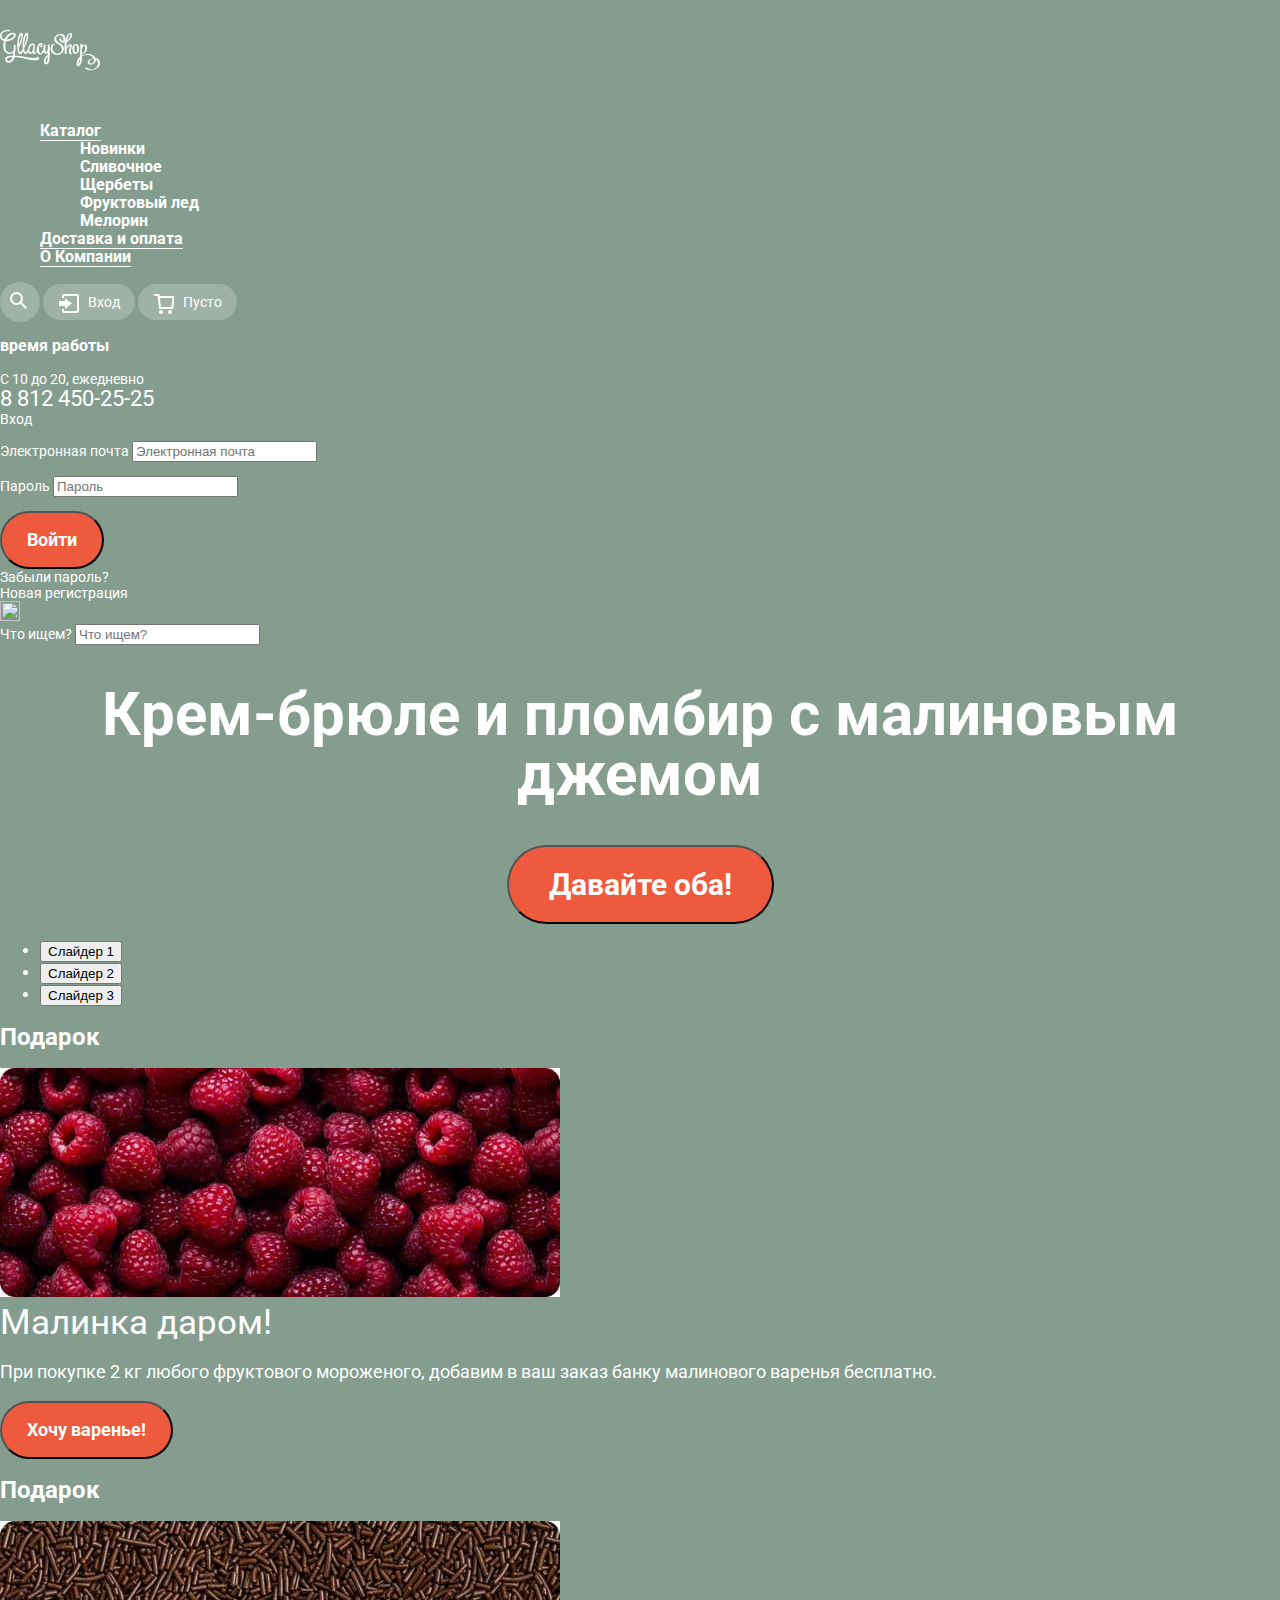
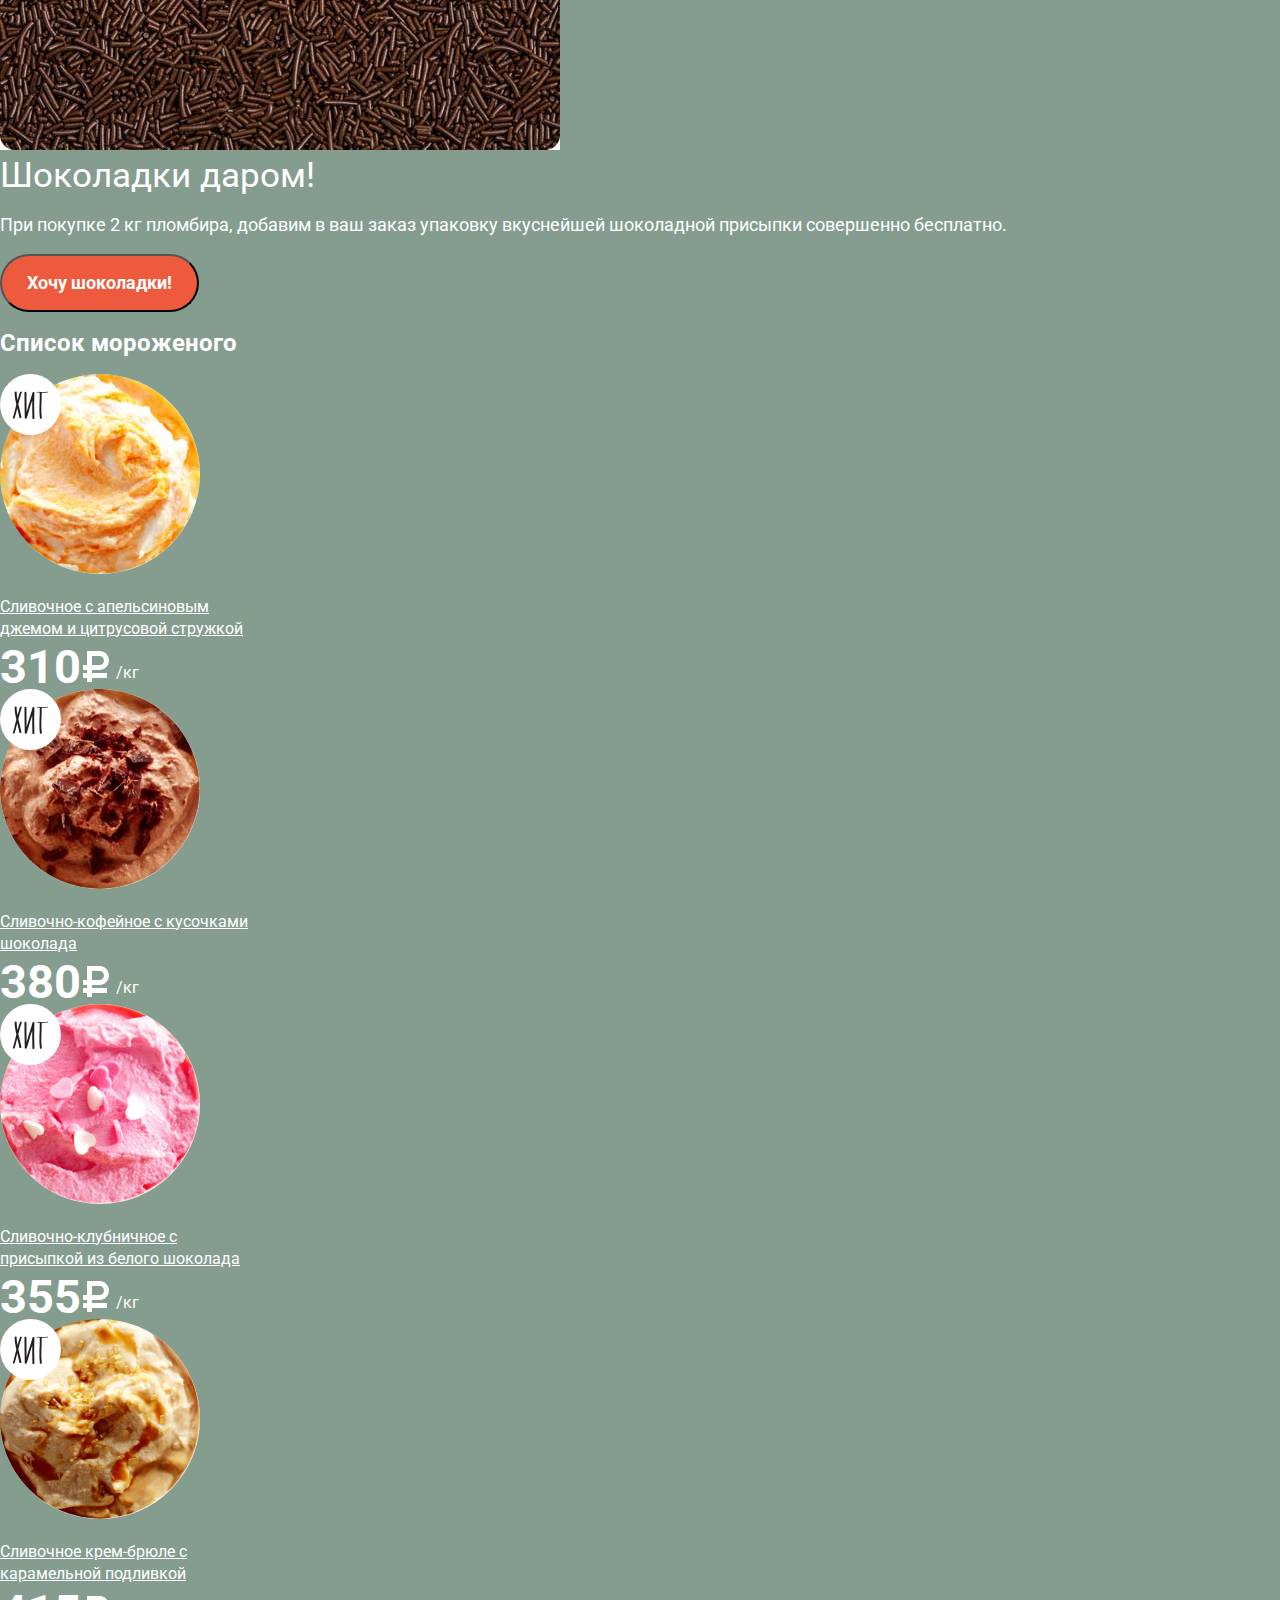
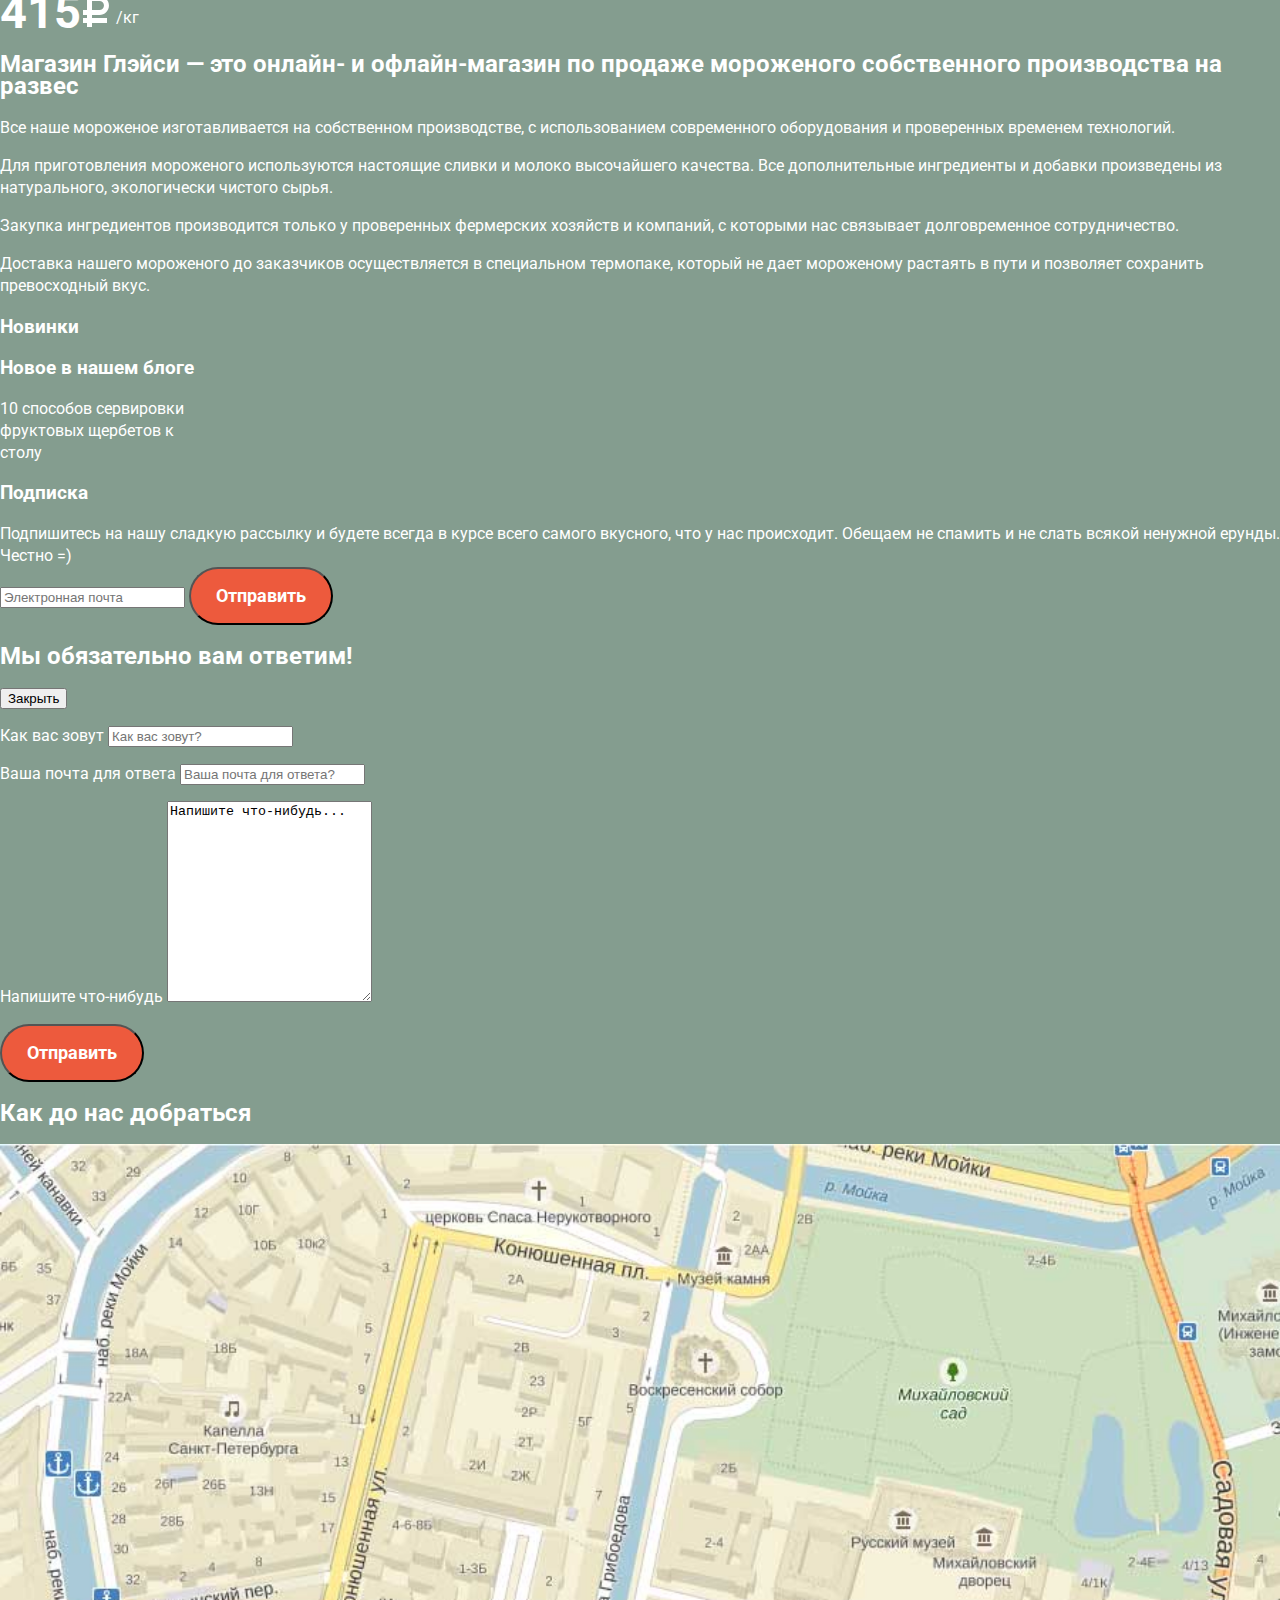
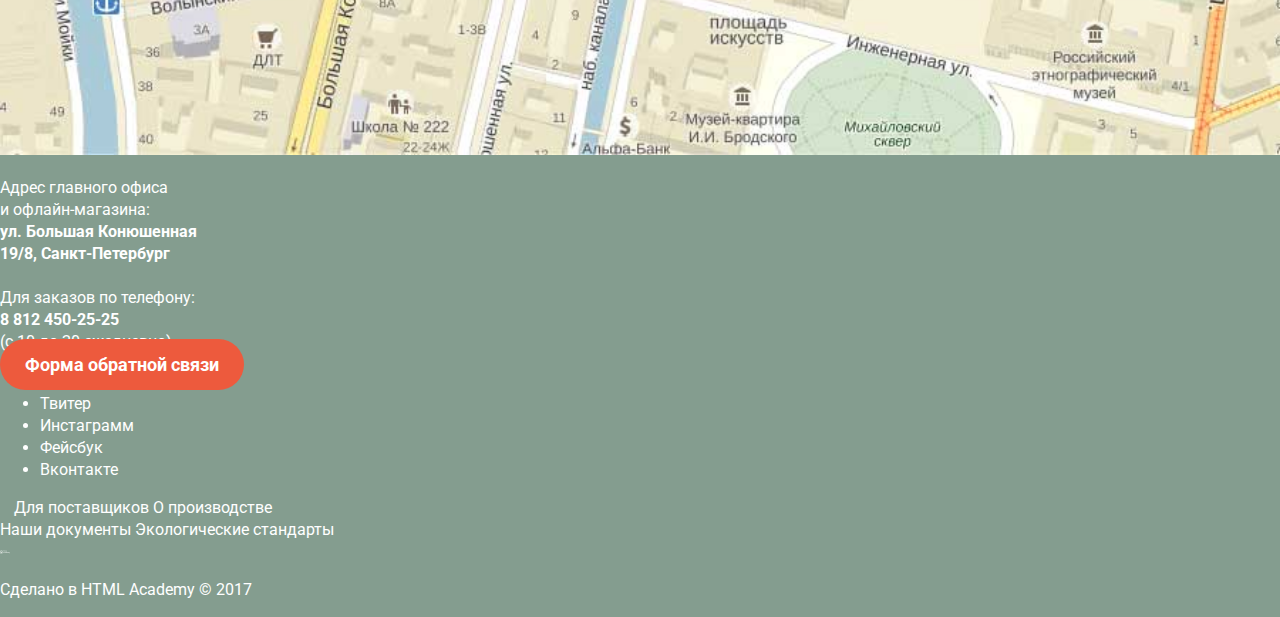
==== index.html @ 27f1ada2 "add images and update css with html" ====
<!DOCTYPE html>
<html lang="ru">
  <head>
    <meta charset="utf-8">
    <title>Gllacy Shop</title>
    <link href="https://fonts.googleapis.com/css?family=Roboto:400,700" rel="stylesheet">
    <link href="css/normalize.css" rel="stylesheet">
    <link href="css/gllacy.css" rel="stylesheet">
  </head>

  <body>
    <!-- Header-container-start --> 
    <header class="main-header">
      <!-- Header-main-navigation-start -->
      <nav class="main-navigation">
        <img src="img/svg/logo.svg" width="100" height="100" alt="Логотип">
        <!-- Header-site-navigation-start -->
        <ul class="site-navigation">
          <li>
            <a class="navigation" href="#">Каталог</a>
            <ul class="catalog-hidden">
              <li class="title-catalog-hidden">Новинки</li>
              <li><a href="catalog.html">Сливочное</a></li>
              <li><a href="#">Щербеты</a></li>
              <li><a href="#">Фруктовый лед</a></li>
              <li><a href="#">Мелорин</a></li>
            </ul>
          </li>
          <li><a class="navigation" href="#">Доставка и оплата</a></li>
          <li><a class="navigation" href="#">О Компании</a></li>
        </ul>
        <!-- Header-site-navigation-End -->

        <!-- Header-user-navigation-start -->
        <div class="user-navigation">
          <a class="nav-search"></a>
          <a class="login-link" href="#">Вход</a>
          <a class="cart" href="#">Пусто</a>

          <div class="short-contacts">
            <h3 class="visual-hidden">время работы</h3>
            С 10 до 20, ежедневно<br>
            <span class="tel">8 812 450-25-25</span>
          </div>

          <!-- Header-Modal-login-start -->
          <div class="modal-login">
            <a href="#">Вход</a>
            <form class="modal-login" action="" metod="post">
              <p>
                <label class="visually-hidden" for="user-email">Электронная почта</label>
                <input type="email" name="login" id="user-email" placeholder="Электронная почта">
              </p>
              <p>
                <label class="visually-hidden" for="user-password">Пароль</label>
                <input type="password" name="password" id="user-password" placeholder="Пароль">
              </p>
          
              <div class="modal-login-remain">
                  <button class="button modal-login-button" type="submit">Войти</button>
                  <div class="login-password-info">
                    <a href="">Забыли пароль?</a><br>
                    <a href="">Новая регистрация</a>
                  </div>
              </div>
            </form>
          </div>                            
          <!-- Header-Modal-login-End-->
          <!-- Header-Modal-search-start-->
          <div class="modal-search">   
            <a href="#"><img src="" width="20" height="20"></a>
            <form class="modal-search" action="" metod="post">
              <label class="visually-hidden" for="user-question">Что ищем?</label>
              <input type="search" name="question" id="user-question" placeholder="Что ищем?">
            </form>
          </div>                          
          <!-- Header-Modal-search-End-->
        </div>                             
        <!-- Header-user-navigation-End-->
      </nav>
      <!--Header-main-navigation-End-->
    </header>           
    <!--Header-container-End--> 

    <!-- Main-container-start-->
    <main class="main-container">  
      <!-- Main-container-slider-start-->  
      <section class="container-slider">          
        <h1>Крем-брюле и пломбир с малиновым джемом</h1>
        <div class="btn-slider"><button class="button-slider" type="button" class="button">Давайте оба!</button></div>
        <!---slider-pagenator-start--> 
        <ul class="slider-pagenator">
          <li>
            <button class="slider-button">Слайдер 1</button>
          </li>
          <li>
            <button class="slider-button">Слайдер 2</button>
          </li>
          <li>
            <button class="slider-button">Слайдер 3</button>
          </li>
        </ul>
        <!---slider-pagenator-End--> 
      </section>                        
      <!-- Main-container-slider-End-->
      
      <!-- Main-features-start-->
      <section class="features">        
          <section class=".features-raspberry">
            <h2 class="visually-hidden">Подарок</h2>
            <img src="img/himbeer-background-1200.jpg" alt="Малинка даром">
            <header class="features-title">Малинка даром!</header>
            <p>При покупке 2 кг любого фруктового мороженого, добавим в ваш заказ банку малинового варенья бесплатно.</p>
            <button class="button features-button" href="#">Хочу варенье!</button>
          </section>

          <section class="features-chocolate">
            <h2 class="visually-hidden">Подарок</h2>
            <img src="img/background-chocko-1200.jpg" alt="Шоколадки даром">
            <header class="features-title">Шоколадки даром!</header>
            <p>При покупке 2 кг пломбира, добавим в ваш заказ упаковку вкуснейшей шоколадной присыпки совершенно бесплатно.</p>
            <button class="button features-button">Хочу шоколадки!</button>
          </section>
      </section>                      
      <!-- Main-features-End-->
      <!-- Main-article-ice-start-->
     <section class="article-ice">    
      <h2 class="visually-hidden">Список мороженого</h2>
      
      <div class="article ice-cream">
        <a href="#">
          <img class="ice" src="img/index-ice-1.jpg" width="200" height="200" alt="Сливочное с апельсиновым джемом и цитрусовой стружкой">
          <h3>Сливочное с апельсиновым джемом и цитрусовой стружкой</h3>
        </a>
        <b>310</b><span>/кг</span>
      </div>

      <div class="article coffee-ice">
        <a href="#">
          <img class="ice" src="img/index-ice-2.jpg" width="200" height="200" alt="Сливочно-кофейное с кусочками шоколада">
          <h3>Сливочно-кофейное с кусочками шоколада</h3>
        </a>
        <b>380</b><span>/кг</span>
      </div>

      <div class="article strawberry-ice">
        <a href="#">
          <img class="ice" src="img/index-ice-3.jpg" width="200" height="200" alt="Сливочно-клубничное с присыпкой из белого шоколада">  
          <h3>Сливочно-клубничное с присыпкой из белого шоколада</h3>
        </a>
        <b>355</b><span>/кг</span>
      </div>

      <div class="article caramelesirt-ice">
        <a href="#">
          <img class="ice" src="img/index-ice-4.jpg" width="200" height="200" alt="Сливочное крем-брюле с карамельной подливкой"> 
          <h3>Сливочное крем-брюле с карамельной подливкой</h3>
        </a>
        <b>415</b><span>/кг</span>
      </div>
     </section>                     
     <!-- Main-article-ice-End-->
     <!-- Main-about-us-start-->
      <section class="about-us">    
        <h2>Магазин Глэйси — это онлайн- и офлайн-магазин по продаже мороженого собственного производства на развес</h2>
        <section class="about-us blok-one">
          <div>
            <p>Все наше мороженое изготавливается на собственном производстве, с использованием современного оборудования и проверенных временем технологий.</p>
          </div>
          <div>
            <p>Для приготовления мороженого используются настоящие сливки и молоко высочайшего качества. Все дополнительные ингредиенты и добавки произведены из натурального, экологически чистого сырья.</p>
          </div>
        </section>

        <section class="about-us blok-two">
          <div>
            <p>Закупка ингредиентов  производится только у проверенных фермерских хозяйств и компаний, с которыми нас связывает долговременное сотрудничество.</p>
          </div>
          <div>
            <p>Доставка нашего мороженого до заказчиков осуществляется в специальном термопаке, который не дает мороженому растаять в пути и позволяет сохранить превосходный вкус.</p>
          </div>
        </section>
      </section>                        
      <!-- Main-about-us-End-->
      <!-- Main-news-start-->
      <section class="news">    
        <h3 class="visually-hidden">Новинки</h3>
        <article class="news-blog">
          <h3>Новое в нашем блоге</h3>
          <a>10 способов сервировки<br>фруктовых щербетов к<br>столу</a>
        </article>

        <aside class="news-subscribers">
          <h3 class="visually-hidden">Подписка</h3>
          <div>Подпишитесь на нашу сладкую рассылку и будете всегда в курсе всего самого вкусного, что у нас происходит. Обещаем не спамить и не слать всякой ненужной ерунды. Честно =) </div>
          <form action="#" method="get">
            <input type="email" name="e-mail" placeholder="Электронная почта">
            <input class="button news-button" type="submit" name="button" value="Отправить">
          </form>
        </aside>
      </section>                        
      <!-- Main-news-End-->
    </main>                     
    <!-- Main-container-End-->

    <!--Footer-container-start-->
    <footer class="main-footer">  
      <!--Footer-Modal-appointment-start-->             
      <div class="footer modal-appointment">           
        <div class="modal-appointment-item">
          <h2>Мы обязательно вам ответим!</h2><button class="modal-close" type="button">Закрыть</button>
          <form>
            <p>
              <label class="visually-hidden" for="user-name">Как вас зовут</label>
              <input type="text" name="name" id="user-name" placeholder="Как вас зовут?"><br>
            </p>
            <p>
              <label class="visually-hidden" for="user-email">Ваша почта для ответа</label>
              <input type="email" name="email" id="user-email" placeholder="Ваша почта для ответа?"><br>
            </p>
            <p>
              <label class="visually-hidden" for="user-latter">Напишите что-нибудь</label>
              <textarea rows="13" cols="23" id="user-latter">Напишите что-нибудь...</textarea><br>
            </p>
            <input class="button modal-appointmen-button" type="submit" name="submit" value="Отправить">
          </form>
        </div>
      </div>                                    
      <!--Footer-Modal-appointment-End-->
      <!-- Footer-map-start-->
      <section class="footer-map">   
        <section class="contact-map">
          <h2 class="visually-hidden">Как до нас добраться</h2>
          <p><img src="img/map.jpg" width="100%" alt="Адрес главного офиса и офлайн-магазина: ул. Большая Конюшенная 19/8, Санкт-Петербург"></p>
          <div class="form-appointment">
            <div>
              Адрес главного офиса<br>и офлайн-магазина:<br>
              <b>ул. Большая Конюшенная<br> 19/8, Санкт-Петербург</b><br><br>
              Для заказов по телефону:<br>
              <b>8 812 450-25-25</b><br>(с 10 до 20 ежедневно)
            </div>
            <a class="button footer-appointmen-button" href="#">Форма обратной связи</a>
          </div>
        </section>
      </section>                              
      <!-- Footer-map-End-->
      <!-- Footer-contact-start-->
      <section class="footer-contact">   
        <section class="footer-social">
          <ul>
            <li><a href="#">Твитер</a></li>
            <li><a href="#">Инстаграмм</a></li>
            <li><a href="#">Фейсбук</a></li>
            <li><a href="#">Вконтакте</a></li>
          </ul>
        </section>                             

        <section class="footer-main-section">
          <div>
            <img src="" width="10" height="10">
            <a href="">Для поставщиков</a>
            <a href="">О производстве </a>
          </div>
          <div>
            <a href="">Наши документы</a>
            <a href="">Экологические стандарты</a>
          </div>
        </section>

        <section class="copyright">
          <a href="https://htmlacademy.ru/intensive/htmlcss"><img src="img/svg/logo-htmlacademy.svg" width="10" height="10"></section></a>
          <p>Сделано в <a href="https://htmlacademy.ru/intensive/htmlcss">HTML Academy</a> © 2017</p>
        </section>
      </section>                
      <!-- Footer-contacts-End-->
    </footer>
    <!-- Footer-container-End-->
  </body>
</html>
---- css/gllacy.css ----
body {
  margin: 0;
  padding: 0;
  font-size: 16px;
  font-family: 'Roboto', Arial, sans-serif;
  line-height: 22px;
  font-weight: 400;
  color: #ffffff;
  
  background-color: #849d8f;
  background-image: url();
  background-position: top center;
  background-repeat: no-repeat;
}

a {
  color:#ffffff;
  text-decoration: none;
}

.button  {
  font-family: 'Roboto', Arial, sans-serif;
  font-size: 18px;
  color: #ffffff;
  line-height: 24px;
  font-weight: 700;
  background-color: #ed5a3d;
  padding: 15px 25px 15px 25px;
  border-radius: 50px;
}

/*-------------------Header-container-start--------------------*/

.site-navigation {
  font-size: 16px;
  line-height: 18px;
  font-weight: 700;
  color: #ffffff;
}

.user-navigation {
  font-size: 14px;
  line-height: 16px;
  font-weight: 400;
  color: #ffffff;
}

.catalog-hidden,
.site-navigation,
.user-navigation {
  list-style: none;
}

.navigation {
  border-bottom: 1px solid #ffffff;
}

.user-navigation > a {
  font-size: 14px;
  line-height: 16px;
  background-color: #9eb2a7;
  border-radius: 50px;
  vertical-align: middle;
}

.nav-search {
  position: relative;
  width: 20px;
  height: 20px;
  display: inline-block;
  padding: 10px;
}

.nav-search::before {
  content: "";
  position: absolute;
  top: 10px;
  left: 10px;
  width: 20px;
  height: 20px; 
  background: url("../img/svg/loupe.svg") 0 0 no-repeat;
}

.login-link {
  position: relative;
  padding: 10px 15px 10px 45px;
  display: inline-block;
}

.login-link::before {
  content: "";
  position: absolute;
  left: 16px;
  width: 20px;
  height: 20px; 
  background: url("../img/svg/entrance-white.svg") 0 0 no-repeat;
}

.cart {
  position: relative;
  padding: 10px 15px 10px 45px;
  display: inline-block;
}

.cart::before {
  content: "";
  position: absolute;
  left: 16px;
  width: 20px;
  height: 20px; 
  background: url("../img/svg/basket.svg") 0 0 no-repeat;
}

.user-navigation .short-contacts{
  font-size: 14px;
  line-height: 16px;
}

.short-contacts .tel{
  font-size: 22px;
  line-height: 24px;
}
/*------------------Main-container-start--------------------------------*/

.container-slider h1 {
  font-size: 60px;
  line-height: 60px;
  text-align: center;
}

.btn-slider {
  text-align: center;
}

.button-slider {
  font-family: 'Roboto', Arial, sans-serif;
  font-size: 30px;
  color: #ffffff;
  line-height: 45px;
  font-weight: 700;
  background-color: #ed5a3d;
  padding: 15px 40px 15px 40px;
  border-radius: 50px;
}

/*--Main-features-start-- */

.features-title {
  font-size: 35px;
  line-height: 40px;
  text-align: left;
}

.features p {
  font-size: 18px;
  line-height: 22px;
}

/*--Main-article-ice-start--*/

.article-ice {
  width: 250px;
}

.article-ice .art {
  font-size: 16px;
  font-weight: normal;
  line-height: 22px;
  position: relative;
  
  border-bottom: 1px solid #ffffff;
}

.article::before {
  content: "";
  width: 61px;
  height: 61px;
  background: url("../img/svg/hit.svg") 0 0 no-repeat;
  position: absolute;
}

.ice {
  border-radius: 100px;
}

.article h3 {
  font-size: 16px;
  font-weight: normal;
  text-decoration: underline;
}

.article > b{
  font-size: 47px;
  font-weight: 700;

}

.article > span {
  position: relative;
  bottom: 5px;
  padding-left: 35px;
  display: inline-block;
  
}

.article span::before {
  content: "";
  width: 35px;
  height: 35px;
  left: 0;
  bottom: 0px;
  background: url("../img/svg/ruble.svg") 0 0 no-repeat;
  position: absolute;
}
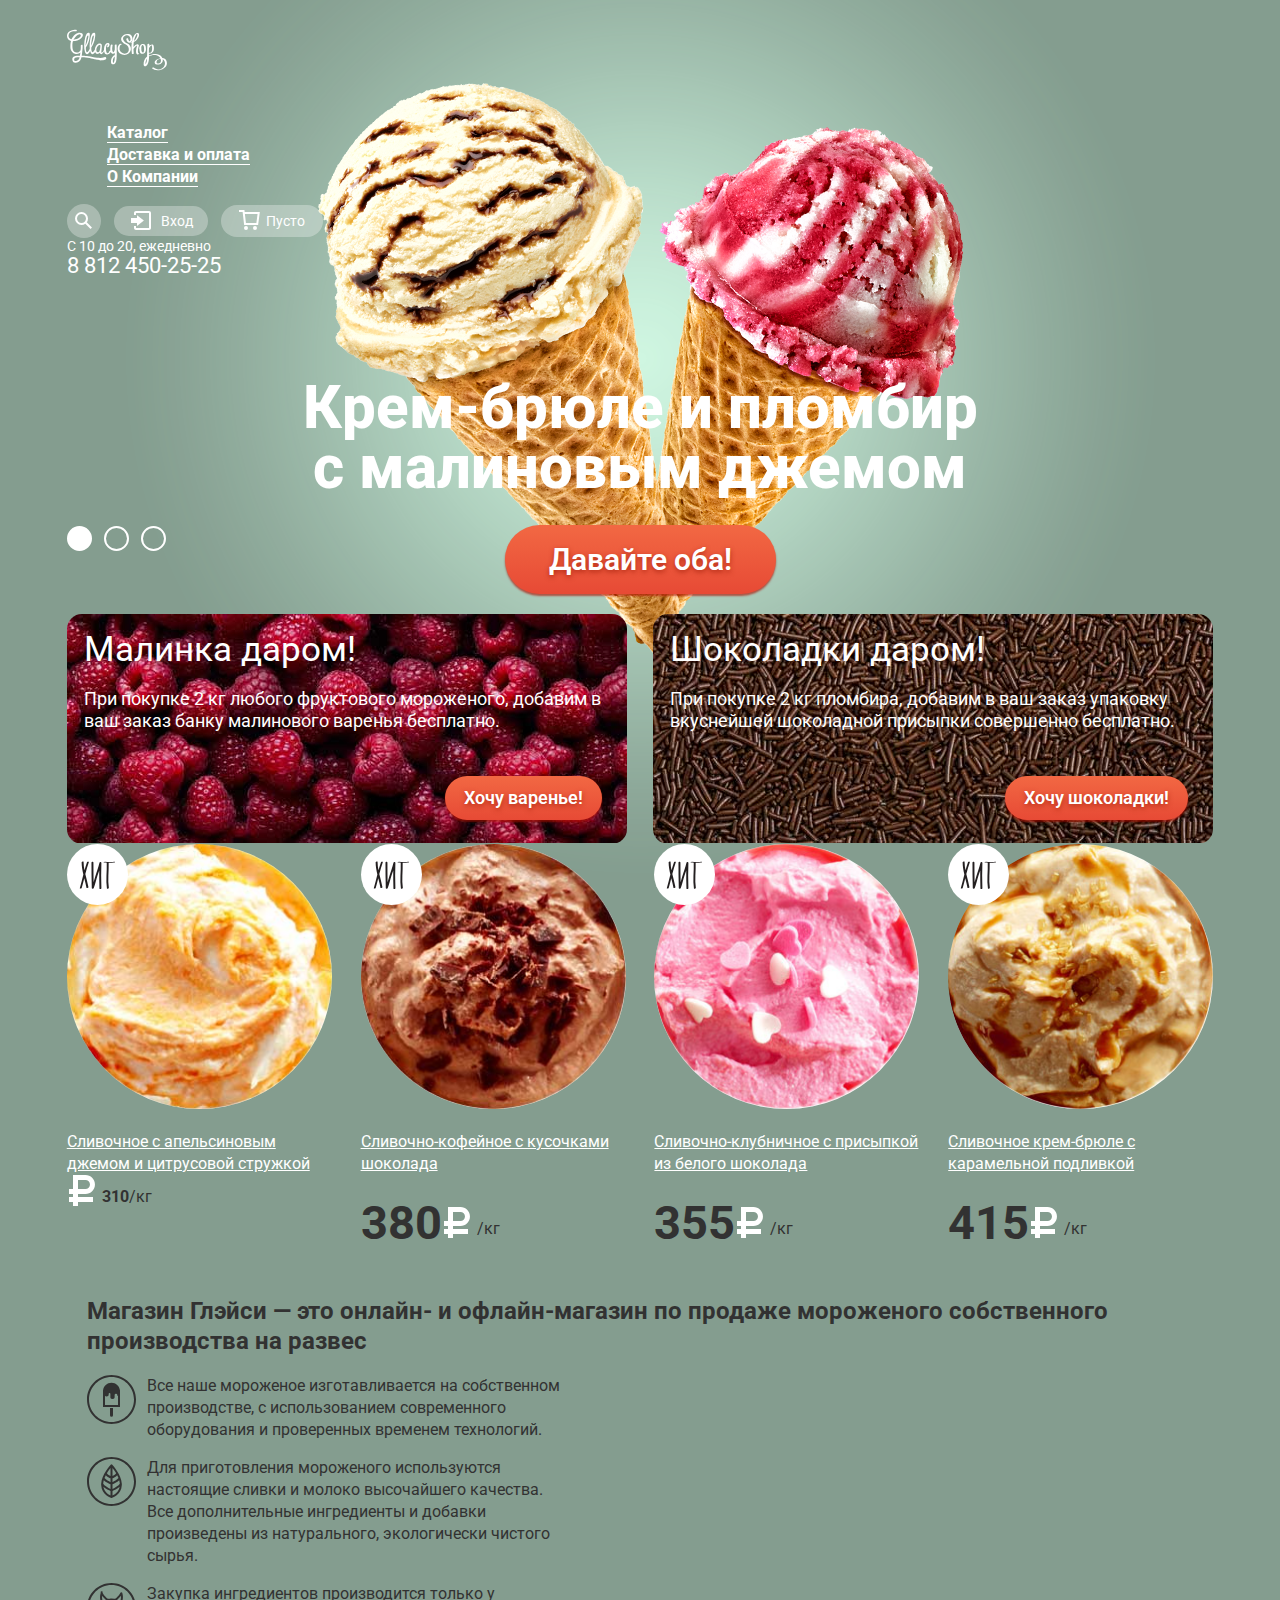
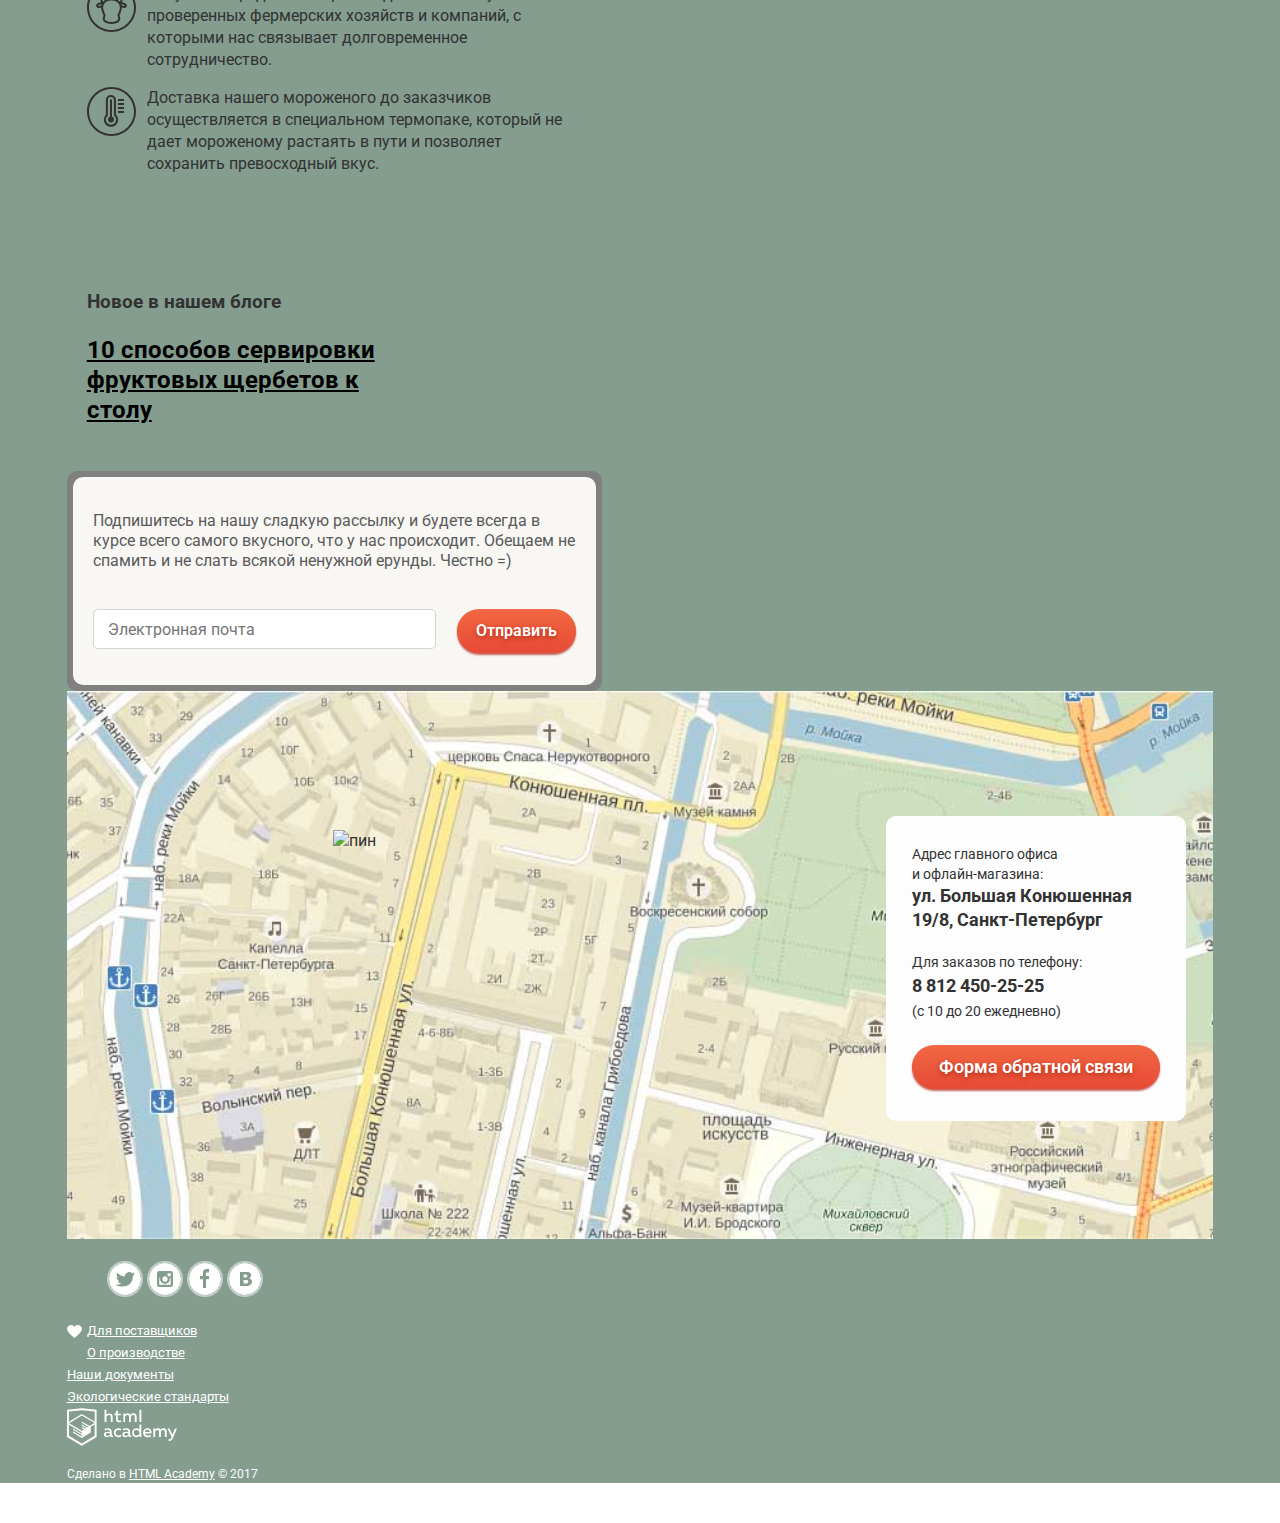
==== commit 659f4c54: "Fix layout" ====
--- a/index.html
+++ b/index.html
@@ -3,277 +3,314 @@
   <head>
     <meta charset="utf-8">
     <title>Gllacy Shop</title>
-    <link href="https://fonts.googleapis.com/css?family=Roboto:400,700" rel="stylesheet">
+    <link href="https://fonts.googleapis.com/css?family=Roboto:700,900,500&subset=latin,cyrillic" rel="stylesheet" type="text/css">
     <link href="css/normalize.css" rel="stylesheet">
     <link href="css/gllacy.css" rel="stylesheet">
   </head>
 
   <body>
-    <!-- Header-container-start --> 
-    <header class="main-header">
-      <!-- Header-main-navigation-start -->
-      <nav class="main-navigation">
-        <img src="img/svg/logo.svg" width="100" height="100" alt="Логотип">
-        <!-- Header-site-navigation-start -->
-        <ul class="site-navigation">
-          <li>
-            <a class="navigation" href="#">Каталог</a>
-            <ul class="catalog-hidden">
-              <li class="title-catalog-hidden">Новинки</li>
-              <li><a href="catalog.html">Сливочное</a></li>
-              <li><a href="#">Щербеты</a></li>
-              <li><a href="#">Фруктовый лед</a></li>
-              <li><a href="#">Мелорин</a></li>
+    <input class="visually-hidden" id="page-btn1" type="radio" name="pagenator" checked>
+    <input class="visually-hidden" id="page-btn2" type="radio" name="pagenator">
+    <input class="visually-hidden" id="page-btn3" type="radio" name="pagenator">
+    <!-- Site-wrapper-start-->
+    <section class="site-wrapper"> 
+
+      <!-- container-start-->
+      <div class="container">
+
+        <!-- Main-header-start --> 
+        <header class="main-header">
+
+          <!-- Header-main-navigation-start -->
+          <nav class="main-navigation">
+            <img src="img/svg/logo.svg" width="100" height="100" alt="Логотип">
+
+            <!-- Header-site-navigation-start -->
+            <ul class="site-navigation">
+              <li class="nav">
+                <a class="navigation" href="#">Каталог</a>
+                <ul class="catalog-hidden">
+                  <li class="title-catalog-hidden">Новинки</li>
+                  <li><a href="catalog.html">Сливочное</a></li>
+                  <li><a href="#">Щербеты</a></li>
+                  <li><a href="#">Фруктовый лед</a></li>
+                  <li><a href="#">Мелорин</a></li>
+                </ul>
+              </li>
+              <li><a class="navigation" href="#">Доставка и оплата</a></li>
+              <li><a class="navigation" href="#">О Компании</a></li>
             </ul>
-          </li>
-          <li><a class="navigation" href="#">Доставка и оплата</a></li>
-          <li><a class="navigation" href="#">О Компании</a></li>
-        </ul>
-        <!-- Header-site-navigation-End -->
-
-        <!-- Header-user-navigation-start -->
-        <div class="user-navigation">
-          <a class="nav-search"></a>
-          <a class="login-link" href="#">Вход</a>
-          <a class="cart" href="#">Пусто</a>
-
-          <div class="short-contacts">
-            <h3 class="visual-hidden">время работы</h3>
-            С 10 до 20, ежедневно<br>
-            <span class="tel">8 812 450-25-25</span>
-          </div>
-
-          <!-- Header-Modal-login-start -->
-          <div class="modal-login">
-            <a href="#">Вход</a>
-            <form class="modal-login" action="" metod="post">
+            <!-- Header-site-navigation-End -->
+
+            <!-- Header-user-navigation-start -->
+            <div class="user-navigation">
+              <a class="nav-search"></a>
+              <a class="login-link" href="#">Вход</a>
+              <a class="cart" href="#">Пусто</a>
+              <div class="short-contacts">
+                <h3 class="visually-hidden">время работы</h3>
+                С 10 до 20, ежедневно<br>
+                <span class="tel">8 812 450-25-25</span>
+              </div>
+              
+              <!-- -Modal-search-start-->
+              <div class="modal modal-search">   
+                <form class="search" action="" metod="post">
+                  <label class="visually-hidden" for="user-question">Что ищем?</label>
+                  <input class="form-field" type="search" name="question" id="user-question" placeholder="Что ищем?">
+                </form>
+              </div>                          
+              <!-- -Modal-search-End-->
+
+              <!-- -Modal-login-start -->
+              <div class="modal modal-login">
+                <form class="modal-form" action="" metod="post">
+                  <label class="visually-hidden" for="user-email">Электронная почта</label>
+                  <input class="form-field" type="email" name="login" id="user-email" placeholder="Электронная почта">
+                  
+                  <label class="visually-hidden" for="user-password">Пароль</label>
+                  <input class="form-field" type="password" name="password" id="user-password" placeholder="Пароль">
+                  <div class="button-remain">
+                    <button class="button modal-login-button" type="submit">Войти</button>
+                    <div class="info">
+                      <a href="">
+                        <span>Забыли пароль?<br>
+                        Новая регистрация</span>
+                      </a>
+                    </div>
+                  </div>
+                </form>
+              </div>                            
+              <!-- -Modal-login-End-->
+            </div>                             
+            <!-- Header-user-navigation-End-->
+          </nav>
+          <!--Header-main-navigation-End-->
+
+          <!-- Main-container-slider-start-->  
+          <section class="slider">
+            <div class="slider-pagenator">
+              <label class="page-button" for="page-btn1"></label>
+              <label class="page-button" for="page-btn2"></label>
+              <label class="page-button" for="page-btn3"></label>
+            </div>
+            
+            <ul class="slide-list">
+              <li id="slide-one" class="visually-hidden">
+                <h3>Крем-брюле и пломбир с малиновым джемом</h3>
+                <button class="button button-slider" type="button">Давайте оба!</button>
+              </li>
+
+              <li id="slide-twoo" class="visually-hidden">
+                <h3>Шоколадный пломбир и лимонный сорбет</h3>
+                <button class="button button-slider" type="button">Давайте оба!</button>
+              </li>
+
+              <li id="slide-three" class="visually-hidden"> 
+                <h3>Пломбир с помадкой и клубничный щербет</h3>
+                <button class="button button-slider" type="button">Давайте оба!</button>
+              </li>
+            </ul>
+          </section>
+          <!-- Main-container-slider-End-->
+          
+        </header>           
+        <!--- Main-header-End --> 
+
+        <!-- Main-container-start-->
+        <main class="main-container">
+          
+          <!-- Main-features-start-->
+          <section class="feature-list">
+            <section class="feature-item">
+              <h2 class="visually-hidden">Подарок</h2>
+              <div class="feature-description">
+                <header class="features-title">Малинка даром!</header>
+                <p>При покупке 2 кг любого фруктового мороженого, добавим в ваш заказ банку малинового варенья бесплатно.</p>
+                <button class="button features-button" href="#">Хочу варенье!</button>
+              </div>
+            </section>
+
+            <section class="feature-item">
+              <h2 class="visually-hidden">Подарок</h2>
+              <div class="feature-description">
+                <header class="features-title">Шоколадки даром!</header>
+                <p>При покупке 2 кг пломбира, добавим в ваш заказ упаковку вкуснейшей шоколадной присыпки совершенно бесплатно.</p>
+                <button class="button">Хочу шоколадки!</button>
+              </div>
+            </section>
+          </section>                      
+          <!-- Main-features-End-->
+
+          <!-- Main-article-ice-start-->
+          <section class="article-ice">    
+            <h2 class="visually-hidden">Список мороженого</h2>
+            
+            <div class="article ice-cream">
+              <a href="#">
+                <img class="ice" src="img/index-ice-1.jpg" alt="Сливочное с апельсиновым джемом и цитрусовой стружкой">
+                <h3>Сливочное с апельсиновым джемом и цитрусовой стружкой</h3>
+              </a>
+              <span><b>310</b>/кг</span>
+            </div>
+
+            <div class="article coffee-ice">
+              <a href="#">
+                <img class="ice" src="img/index-ice-2.jpg" alt="Сливочно-кофейное с кусочками шоколада">
+                <h3>Сливочно-кофейное с кусочками шоколада</h3>
+              </a>
+              <b>380</b><span>/кг</span>
+            </div>
+
+            <div class="article strawberry-ice">
+              <a href="#">
+                <img class="ice" src="img/index-ice-3.jpg" alt="Сливочно-клубничное с присыпкой из белого шоколада">  
+                <h3>Сливочно-клубничное с присыпкой из белого шоколада</h3>
+              </a>
+              <b>355</b><span>/кг</span>
+            </div>
+
+            <div class="article caramelesirt-ice">
+              <a href="#">
+                <img class="ice" src="img/index-ice-4.jpg" alt="Сливочное крем-брюле с карамельной подливкой"> 
+                <h3>Сливочное крем-брюле с карамельной подливкой</h3>
+              </a>
+              <b>415</b><span>/кг</span>
+            </div>
+          </section>                     
+          <!-- Main-article-ice-End-->
+
+          <!-- Main-about-us-start-->
+          <section class="about-us">    
+            <h2>Магазин Глэйси — это онлайн- и офлайн-магазин по продаже мороженого собственного производства на развес</h2>
+            <section class="blok-one">
+              <p>Все наше мороженое изготавливается на собственном производстве, с использованием современного оборудования и проверенных временем технологий.</p>
+              <p>Для приготовления мороженого используются настоящие сливки и молоко высочайшего качества. Все дополнительные ингредиенты и добавки произведены из натурального, экологически чистого сырья.</p>
+            </section>
+
+            <section class="blok-two">
+              <p>Закупка ингредиентов  производится только у проверенных фермерских хозяйств и компаний, с которыми нас связывает долговременное сотрудничество.</p>
+              <p>Доставка нашего мороженого до заказчиков осуществляется в специальном термопаке, который не дает мороженому растаять в пути и позволяет сохранить превосходный вкус.</p>
+            </section>
+          </section>                        
+          <!-- Main-about-us-End-->
+          <!-- Main-news-start-->
+          <section class="news">    
+            <article class="news-blog">
+              <h3>Новое в нашем блоге</h3>
+              <a>10 способов сервировки<br>фруктовых щербетов к<br>столу</a>
+            </article>
+
+            <aside class="news-subscribers">
+              <div class="subscribers">
+                <p>Подпишитесь на нашу сладкую рассылку и будете всегда в курсе всего самого вкусного, что у нас происходит. Обещаем не спамить и не слать всякой ненужной ерунды. Честно =)</p>
+                <form class="subscribers-form" action="#" method="get">
+                  <input class="subscribers-email" type="email" name="e-mail" placeholder="Электронная почта">
+                  <input class="button subscribers-button" type="submit" name="button" value="Отправить">
+                </form>
+              </div>
+            </aside>
+          </section>                        
+          <!-- Main-news-End-->
+        </main>                     
+        <!-- Main-container-End-->
+
+        <!-- Main-footer-start-->
+        <footer class="main-footer">  
+
+          <!--Footer-Modal-appointment-start-->
+          <div class="modal-appointment">
+            <div class="modal-wrapp">     
+              <form class="modal-form-appointment" action="#" metod="post">
+                <span class="appointment-title">Мы обязательно вам ответим!</span>
+                <button class="appointment-close" type="button"></button>
+                
+                  <label class="visually-hidden" for="user-name">Как вас зовут</label>
+                  <input class="field form-field" type="text" name="name" id="user-name" placeholder="Как вас зовут?"><br>
+              
+                  <label class="visually-hidden" for="user-email">Ваша почта для ответа</label>
+                  <input class="field form-field" type="email" name="email" id="user-email" placeholder="Ваша почта для ответа?"><br>
+                
+                  <label class="visually-hidden" for="user-latter">Напишите что-нибудь</label>
+                  <textarea class="message form-field" name="form-appointment" rows="10" cols="6" id="user-latter">Напишите что-нибудь...</textarea><br>
+                
+                <input class="button appointment-button" type="submit" name="submit" value="Отправить">
+              </form>
+            </div>    
+        </div>                                
+          <!--Footer-Modal-appointment-End-->
+          
+          <!-- Footer-map-start-->
+          <section class="footer-map">  
+            <img src="img/map.jpg" width="100%" alt="Адрес главного офиса и офлайн-магазина: ул. Большая Конюшенная 19/8, Санкт-Петербург">
+            <img  class="pin" src="img/pin.png" alt="пин">
+            <h2 class="visually-hidden">Как до нас добраться</h2>
+            <div class="form-appointment">
+              Адрес главного офиса<br>и офлайн-магазина:<br>
+              <b>ул. Большая Конюшенная<br> 19/8, Санкт-Петербург</b>
               <p>
-                <label class="visually-hidden" for="user-email">Электронная почта</label>
-                <input type="email" name="login" id="user-email" placeholder="Электронная почта">
+                Для заказов по телефону:<br>
+                <b>8 812 450-25-25</b><br>
+                (с 10 до 20 ежедневно)
               </p>
-              <p>
-                <label class="visually-hidden" for="user-password">Пароль</label>
-                <input type="password" name="password" id="user-password" placeholder="Пароль">
-              </p>
-          
-              <div class="modal-login-remain">
-                  <button class="button modal-login-button" type="submit">Войти</button>
-                  <div class="login-password-info">
-                    <a href="">Забыли пароль?</a><br>
-                    <a href="">Новая регистрация</a>
-                  </div>
-              </div>
-            </form>
-          </div>                            
-          <!-- Header-Modal-login-End-->
-          <!-- Header-Modal-search-start-->
-          <div class="modal-search">   
-            <a href="#"><img src="" width="20" height="20"></a>
-            <form class="modal-search" action="" metod="post">
-              <label class="visually-hidden" for="user-question">Что ищем?</label>
-              <input type="search" name="question" id="user-question" placeholder="Что ищем?">
-            </form>
-          </div>                          
-          <!-- Header-Modal-search-End-->
-        </div>                             
-        <!-- Header-user-navigation-End-->
-      </nav>
-      <!--Header-main-navigation-End-->
-    </header>           
-    <!--Header-container-End--> 
-
-    <!-- Main-container-start-->
-    <main class="main-container">  
-      <!-- Main-container-slider-start-->  
-      <section class="container-slider">          
-        <h1>Крем-брюле и пломбир с малиновым джемом</h1>
-        <div class="btn-slider"><button class="button-slider" type="button" class="button">Давайте оба!</button></div>
-        <!---slider-pagenator-start--> 
-        <ul class="slider-pagenator">
-          <li>
-            <button class="slider-button">Слайдер 1</button>
-          </li>
-          <li>
-            <button class="slider-button">Слайдер 2</button>
-          </li>
-          <li>
-            <button class="slider-button">Слайдер 3</button>
-          </li>
-        </ul>
-        <!---slider-pagenator-End--> 
-      </section>                        
-      <!-- Main-container-slider-End-->
-      
-      <!-- Main-features-start-->
-      <section class="features">        
-          <section class=".features-raspberry">
-            <h2 class="visually-hidden">Подарок</h2>
-            <img src="img/himbeer-background-1200.jpg" alt="Малинка даром">
-            <header class="features-title">Малинка даром!</header>
-            <p>При покупке 2 кг любого фруктового мороженого, добавим в ваш заказ банку малинового варенья бесплатно.</p>
-            <button class="button features-button" href="#">Хочу варенье!</button>
-          </section>
-
-          <section class="features-chocolate">
-            <h2 class="visually-hidden">Подарок</h2>
-            <img src="img/background-chocko-1200.jpg" alt="Шоколадки даром">
-            <header class="features-title">Шоколадки даром!</header>
-            <p>При покупке 2 кг пломбира, добавим в ваш заказ упаковку вкуснейшей шоколадной присыпки совершенно бесплатно.</p>
-            <button class="button features-button">Хочу шоколадки!</button>
-          </section>
-      </section>                      
-      <!-- Main-features-End-->
-      <!-- Main-article-ice-start-->
-     <section class="article-ice">    
-      <h2 class="visually-hidden">Список мороженого</h2>
-      
-      <div class="article ice-cream">
-        <a href="#">
-          <img class="ice" src="img/index-ice-1.jpg" width="200" height="200" alt="Сливочное с апельсиновым джемом и цитрусовой стружкой">
-          <h3>Сливочное с апельсиновым джемом и цитрусовой стружкой</h3>
-        </a>
-        <b>310</b><span>/кг</span>
+            <a class="button appointment-button" href="#">Форма обратной связи</a>
+            </div>
+          </section>                              
+          <!-- Footer-map-End-->
+
+          <!-- Footer-contact-start-->
+          <section class="footer-contact"> 
+
+            <section class="footer-social">
+              <ul>
+                <li>
+                  <a href="#" >
+                    <img class="social-button" src="img/svg/twitter.svg" alt="Твитер">
+
+                  </a>
+                </li>
+                <li>
+                  <a href="#" >
+                      <img class="social-button" src="img/svg/instagram.svg" alt="Инстаграмм">
+                  </a>
+                </li>
+                <li>
+                  <a href="#" >
+                    <img class="social-button" src="img/svg/fb.svg" alt="Фейсбук">
+                  </a>
+                </li>
+                <li>
+                  <a href="#" >
+                    <img class="social-button" src="img/svg/vk.svg" alt="Вконтакте">
+                  </a>
+                </li>
+              </ul>
+            </section>                             
+
+            <section class="footer-main-section">
+              <div class="heart">
+                <a href="">Для поставщиков</a><br>
+                <a href="">О производстве </a>
+              </div>
+              <div>
+                <a href="">Наши документы</a><br>
+                <a href="">Экологические стандарты</a>
+              </div>
+            </section>
+
+            <section class="copyright">
+              <a href="https://htmlacademy.ru/intensive/htmlcss"><img src="img/svg/logo-htmlacademy.svg" width="110" height="40"></a>
+              <p>Сделано в <a class="siteacademy" href="https://htmlacademy.ru/intensive/htmlcss">HTML Academy</a> © 2017</p>
+            </section>
+          </section>                
+          <!-- Footer-contact-End-->
+        </footer>
+        <!-- Main-footer-End-->
+
       </div>
-
-      <div class="article coffee-ice">
-        <a href="#">
-          <img class="ice" src="img/index-ice-2.jpg" width="200" height="200" alt="Сливочно-кофейное с кусочками шоколада">
-          <h3>Сливочно-кофейное с кусочками шоколада</h3>
-        </a>
-        <b>380</b><span>/кг</span>
-      </div>
-
-      <div class="article strawberry-ice">
-        <a href="#">
-          <img class="ice" src="img/index-ice-3.jpg" width="200" height="200" alt="Сливочно-клубничное с присыпкой из белого шоколада">  
-          <h3>Сливочно-клубничное с присыпкой из белого шоколада</h3>
-        </a>
-        <b>355</b><span>/кг</span>
-      </div>
-
-      <div class="article caramelesirt-ice">
-        <a href="#">
-          <img class="ice" src="img/index-ice-4.jpg" width="200" height="200" alt="Сливочное крем-брюле с карамельной подливкой"> 
-          <h3>Сливочное крем-брюле с карамельной подливкой</h3>
-        </a>
-        <b>415</b><span>/кг</span>
-      </div>
-     </section>                     
-     <!-- Main-article-ice-End-->
-     <!-- Main-about-us-start-->
-      <section class="about-us">    
-        <h2>Магазин Глэйси — это онлайн- и офлайн-магазин по продаже мороженого собственного производства на развес</h2>
-        <section class="about-us blok-one">
-          <div>
-            <p>Все наше мороженое изготавливается на собственном производстве, с использованием современного оборудования и проверенных временем технологий.</p>
-          </div>
-          <div>
-            <p>Для приготовления мороженого используются настоящие сливки и молоко высочайшего качества. Все дополнительные ингредиенты и добавки произведены из натурального, экологически чистого сырья.</p>
-          </div>
-        </section>
-
-        <section class="about-us blok-two">
-          <div>
-            <p>Закупка ингредиентов  производится только у проверенных фермерских хозяйств и компаний, с которыми нас связывает долговременное сотрудничество.</p>
-          </div>
-          <div>
-            <p>Доставка нашего мороженого до заказчиков осуществляется в специальном термопаке, который не дает мороженому растаять в пути и позволяет сохранить превосходный вкус.</p>
-          </div>
-        </section>
-      </section>                        
-      <!-- Main-about-us-End-->
-      <!-- Main-news-start-->
-      <section class="news">    
-        <h3 class="visually-hidden">Новинки</h3>
-        <article class="news-blog">
-          <h3>Новое в нашем блоге</h3>
-          <a>10 способов сервировки<br>фруктовых щербетов к<br>столу</a>
-        </article>
-
-        <aside class="news-subscribers">
-          <h3 class="visually-hidden">Подписка</h3>
-          <div>Подпишитесь на нашу сладкую рассылку и будете всегда в курсе всего самого вкусного, что у нас происходит. Обещаем не спамить и не слать всякой ненужной ерунды. Честно =) </div>
-          <form action="#" method="get">
-            <input type="email" name="e-mail" placeholder="Электронная почта">
-            <input class="button news-button" type="submit" name="button" value="Отправить">
-          </form>
-        </aside>
-      </section>                        
-      <!-- Main-news-End-->
-    </main>                     
-    <!-- Main-container-End-->
-
-    <!--Footer-container-start-->
-    <footer class="main-footer">  
-      <!--Footer-Modal-appointment-start-->             
-      <div class="footer modal-appointment">           
-        <div class="modal-appointment-item">
-          <h2>Мы обязательно вам ответим!</h2><button class="modal-close" type="button">Закрыть</button>
-          <form>
-            <p>
-              <label class="visually-hidden" for="user-name">Как вас зовут</label>
-              <input type="text" name="name" id="user-name" placeholder="Как вас зовут?"><br>
-            </p>
-            <p>
-              <label class="visually-hidden" for="user-email">Ваша почта для ответа</label>
-              <input type="email" name="email" id="user-email" placeholder="Ваша почта для ответа?"><br>
-            </p>
-            <p>
-              <label class="visually-hidden" for="user-latter">Напишите что-нибудь</label>
-              <textarea rows="13" cols="23" id="user-latter">Напишите что-нибудь...</textarea><br>
-            </p>
-            <input class="button modal-appointmen-button" type="submit" name="submit" value="Отправить">
-          </form>
-        </div>
-      </div>                                    
-      <!--Footer-Modal-appointment-End-->
-      <!-- Footer-map-start-->
-      <section class="footer-map">   
-        <section class="contact-map">
-          <h2 class="visually-hidden">Как до нас добраться</h2>
-          <p><img src="img/map.jpg" width="100%" alt="Адрес главного офиса и офлайн-магазина: ул. Большая Конюшенная 19/8, Санкт-Петербург"></p>
-          <div class="form-appointment">
-            <div>
-              Адрес главного офиса<br>и офлайн-магазина:<br>
-              <b>ул. Большая Конюшенная<br> 19/8, Санкт-Петербург</b><br><br>
-              Для заказов по телефону:<br>
-              <b>8 812 450-25-25</b><br>(с 10 до 20 ежедневно)
-            </div>
-            <a class="button footer-appointmen-button" href="#">Форма обратной связи</a>
-          </div>
-        </section>
-      </section>                              
-      <!-- Footer-map-End-->
-      <!-- Footer-contact-start-->
-      <section class="footer-contact">   
-        <section class="footer-social">
-          <ul>
-            <li><a href="#">Твитер</a></li>
-            <li><a href="#">Инстаграмм</a></li>
-            <li><a href="#">Фейсбук</a></li>
-            <li><a href="#">Вконтакте</a></li>
-          </ul>
-        </section>                             
-
-        <section class="footer-main-section">
-          <div>
-            <img src="" width="10" height="10">
-            <a href="">Для поставщиков</a>
-            <a href="">О производстве </a>
-          </div>
-          <div>
-            <a href="">Наши документы</a>
-            <a href="">Экологические стандарты</a>
-          </div>
-        </section>
-
-        <section class="copyright">
-          <a href="https://htmlacademy.ru/intensive/htmlcss"><img src="img/svg/logo-htmlacademy.svg" width="10" height="10"></section></a>
-          <p>Сделано в <a href="https://htmlacademy.ru/intensive/htmlcss">HTML Academy</a> © 2017</p>
-        </section>
-      </section>                
-      <!-- Footer-contacts-End-->
-    </footer>
-    <!-- Footer-container-End-->
+      <!-- container-End-->
+
+    </section>
+    <!-- Site-wrapper-End-->
   </body>
 </html>
--- a/css/gllacy.css
+++ b/css/gllacy.css
@@ -1,16 +1,12 @@
 body {
   margin: 0;
   padding: 0;
+  min-width: 900px;
   font-size: 16px;
   font-family: 'Roboto', Arial, sans-serif;
-  line-height: 22px;
+  line-height: 1.375;
   font-weight: 400;
-  color: #ffffff;
-  
-  background-color: #849d8f;
-  background-image: url();
-  background-position: top center;
-  background-repeat: no-repeat;
+  color: #323232;
 }
 
 a {
@@ -18,24 +14,302 @@
   text-decoration: none;
 }
 
-.button  {
+li {
+  list-style: none;
+}
+
+input {
+  font-family: 'Roboto', Arial, sans-serif;
+}
+
+.site-wrapper {
+  width: 100%;
+  margin-bottom: 40px;
+}
+
+.container {
+  margin-left: auto;
+  margin-right: auto;
+  max-width: 1200px;
+  min-width: 900px;
+  box-sizing: border-box;
+}
+
+.main-header,
+.main-container,
+.main-footer {
+  padding: 0 2.23%;
+}
+
+
+.button {
   font-family: 'Roboto', Arial, sans-serif;
   font-size: 18px;
+  line-height: 24px;
+  font-weight: 600;
   color: #ffffff;
+  text-shadow: 0 2px 5px rgba(160, 32, 11, 0.76);
+  box-shadow: 0 2px 2px rgba(172, 16, 0, 0.64);
+  background: linear-gradient(to bottom, #f26843 0%, #e74a35 100%) #f26843;
+
+  text-align: center;
+  vertical-align: top;
+  padding: 10px 19px;
+  border-radius: 50px;
+  border: none;
+
+  display: inline-block;
+  cursor: pointer;
+}
+
+.button:hover {
+  background: linear-gradient(to bottom, #f58669 0%, #ec6f5e 100%);
+  box-shadow: 0 2px 2px rgba(172, 16, 0, 1);
+}
+
+.button:active {
+  background: linear-gradient(#d84732 0%, #e1613e 100%);
+  box-shadow: inset 0 2px 2px rgba(172, 16, 0, 1);
+}
+
+.visually-hidden {
+  display: none;
+}
+
+/*--------//----------//-------Modal-Pop-Up-start--------//---------//----------*/
+
+.modal {
+  font-family: 'Roboto', Arial, sans-serif;
+  font-size: 14px;
+  line-height: 1;
+  color: #999999;
+  background-color: #f8f7f4;
+  padding: 20px 16px 22px 16px;
+  border-radius: 6px;
+  box-sizing: border-box;
+}
+
+.modal,
+.form-field {
+  font-size: 14px;
   line-height: 24px;
+  color: #999999;
+  font-weight: 400;
+  width: 100%;
+  height: 44px;
+  border-radius: 4px;
+  border: 1px solid #d3d3d2;
+  padding-left: 13px;
+  padding-bottom: 2px;
+  margin-bottom: 20px;
+  box-sizing: border-box;
+}
+
+/*---------------------Header-Modal-Catalog-----------------------*/
+
+.catalog-hidden {
+  color: #323232;
+  width: 146px;
+  border-radius: 5px;
+  background-color: #f8f7f4;
+  padding: 0 0 6px;
+  display: none;
+  position: absolute;
+  margin-top: 10px;
+}
+
+.catalog-hidden li {
+  font-size: 14px;
+  line-height: 1.142;
+  padding: 3px 0 0;
+}
+
+.catalog-hidden .title-catalog-hidden {
+  margin: 0 6px 2px;
+  padding: 11px 0 12px 14px;
+  border-bottom: 1px solid #d1d0ce;
+  font-weight: bold;
+}
+
+.catalog-hidden a {
+  color: inherit;
+  padding: 5px 0 8px 20px;
+  display: block;
+}
+
+.catalog-hidden a:hover {
+  background: #fbded8;
+}
+
+.site-navigation > li:hover .navigation {
+  color: #323232;
+  background: #f7f6f3;
+  border-radius: 30px;
+  padding: 6px 14px;
+}
+
+.nav:hover > .catalog-hidden {
+  display: block;
+}
+
+/*------------------------Header-Modal-search--------------------------*/
+
+.modal-search {
+  width: 341px;
+  height: 84px;
+  box-sizing: border-box;
+  display: block;
+  position: absolute;
+  top: 37px;
+  left : -307px;
+  display: none;
+}
+
+.nav-search:hover {
+  background: url("../img/loupe-black.png") 8px 8px no-repeat #f8f7f4; 
+}
+
+.nav-search:hover ~ .modal-search {
+  display: block;
+}
+
+/*------------- ---------Header-Modal-login-start-------------------------*/
+
+.user-navigation .login-link:hover {
+  color: #323232;
+  background: url("../img/svg/entrance.svg") 17px 5px no-repeat #f8f7f4;
+}
+
+.user-navigation .login-link:hover ~ .modal-login {
+  display: block;
+}
+
+.modal-login {
+  width: 277px;
+  height: 214px;
+  position: absolute;
+  top: 37px;
+  left: -135px;
+  display: none;
+  box-sizing: border-box;
+}
+
+.modal-login-button {
+  background-color: #e84d37;
+  line-height: 16px;
+  border-radius: 19px;
+  padding: 15px 24px 13px 23px;
+  position: absolute;
+  bottom: 22px;
+}
+
+.info {
+  width: auto;
+  margin-left: 0;
+}
+
+.info span {
+  font-size: 13px;
+  line-height: 22px;
+  color: #323232;
+  text-decoration: underline;
+  position: absolute;
+  right: 20px;
+}
+
+/*---------------------Footer-Modal-appointment-start-----------------*/
+.modal-appointment {
+  width: 100%;
+  height: 100%;
+  background-color: rgba(0, 0, 0, .3);
+  position: fixed;
+  top: 0;
+  left: 0;
+  z-index: 100;
+  display: table;
+  display: none;
+}
+
+.modal-wrapp {
+  display: table-cell;
+  text-align: center;
+  vertical-align: middle;
+}
+
+.modal-form-appointment {
+  font-family: 'Roboto', Arial, sans-serif;
+  font-size: 14px;
+  line-height: 1;
+  color: #999999;
+  background-color: #f8f7f4;
+
+  width: 477px;
+  min-height: 441px; 
+  padding: 18px 25px 26px 24px;
+  border-radius: 10px;
+
+  position: relative;
+  display: inline-block;
+  box-sizing: border-box;
+  text-align: left;
+}
+
+.appointment-title {
+  font-size: 24px;
+  font-weight: 500;
+  line-height: 1;
+  color: #323232;
+  display: inline-block;
+  margin-bottom: 21px;
+}
+
+.appointment-close {
+  width: 20px;
+  height: 20px;
+  background: url("../img/svg/cross-big.svg ") 0 0 no-repeat;
+
+  border: none;
+  position: absolute;
+  top: 15px;
+  left: 445px;
+}
+
+.modal-form-appointment .field {
+  width: 266px;
+  padding: 18px 14px;
+}
+
+.modal-form-appointment .message {
+  font-family: 'Roboto', Arial, sans-serif;
+  font-size: 16px;
+  line-height: 24px;
+  min-width: 100%;
+  max-width: 100%;
+  min-height: 155px;
+  max-height: 250px;
+  box-sizing: border-box;
+  padding-top: 8px;
+  margin-bottom: 21px;
+}
+
+.appointment-button {
+  line-height: 20px;
+  padding: 12px 24px;
+  margin-left: auto;
+  display: block;
+  box-sizing: border-box;
+}
+
+/*--------//----------//----------Modal-Pop-Up-End-----------//---------//----------*/
+
+/*-------------------Header-container-start--------------------*/
+
+.navigation {
+  font-size: 16px;
   font-weight: 700;
-  background-color: #ed5a3d;
-  padding: 15px 25px 15px 25px;
-  border-radius: 50px;
-}
-
-/*-------------------Header-container-start--------------------*/
-
-.site-navigation {
-  font-size: 16px;
   line-height: 18px;
-  font-weight: 700;
   color: #ffffff;
+  border-bottom: 1px solid #ffffff;
 }
 
 .user-navigation {
@@ -43,7 +317,9 @@
   line-height: 16px;
   font-weight: 400;
   color: #ffffff;
-}
+  position: relative;
+}
+
 
 .catalog-hidden,
 .site-navigation,
@@ -51,64 +327,35 @@
   list-style: none;
 }
 
-.navigation {
-  border-bottom: 1px solid #ffffff;
-}
-
 .user-navigation > a {
   font-size: 14px;
   line-height: 16px;
-  background-color: #9eb2a7;
+  background-color: rgba(255, 255,255, .3);
   border-radius: 50px;
   vertical-align: middle;
 }
 
 .nav-search {
-  position: relative;
   width: 20px;
   height: 20px;
-  display: inline-block;
-  padding: 10px;
-}
-
-.nav-search::before {
-  content: "";
-  position: absolute;
-  top: 10px;
-  left: 10px;
-  width: 20px;
-  height: 20px; 
-  background: url("../img/svg/loupe.svg") 0 0 no-repeat;
+  background: url("../img/svg/loupe.svg") 8px 8px no-repeat;
+  padding: 7px;
+  margin-right: 10px;
+  display: inline-block;
 }
 
 .login-link {
-  position: relative;
-  padding: 10px 15px 10px 45px;
-  display: inline-block;
-}
-
-.login-link::before {
-  content: "";
-  position: absolute;
-  left: 16px;
-  width: 20px;
-  height: 20px; 
-  background: url("../img/svg/entrance-white.svg") 0 0 no-repeat;
+  background: url("../img/svg/entrance-white.svg") 17px 5px no-repeat;
+  padding: 7px 15px 7px 47px;
+  margin-right: 10px;
+  display: inline-block;
+
 }
 
 .cart {
-  position: relative;
-  padding: 10px 15px 10px 45px;
-  display: inline-block;
-}
-
-.cart::before {
-  content: "";
-  position: absolute;
-  left: 16px;
-  width: 20px;
-  height: 20px; 
-  background: url("../img/svg/basket.svg") 0 0 no-repeat;
+  background: url("../img/svg/basket.svg") 18px 5px no-repeat;
+  padding: 8px 18px 8px 45px;
+  display: inline-block;
 }
 
 .user-navigation .short-contacts{
@@ -120,30 +367,128 @@
   font-size: 22px;
   line-height: 24px;
 }
-/*------------------Main-container-start--------------------------------*/
-
-.container-slider h1 {
+/*------------------Main-container--slider-start--------------------------------*/
+
+.slider {
+  color: #ffffff;
+  position: relative;
+  text-align: center;
+  padding-top: 100px;
+  margin-bottom: 20px;
+}
+
+.slide-list {
+  margin: 0;
+  padding: 0;
+}
+
+.slide-list h3 {
   font-size: 60px;
-  line-height: 60px;
-  text-align: center;
-}
-
-.btn-slider {
-  text-align: center;
+  font-weight: 800;
+  line-height: 1;
+
+  width: 700px;
+  margin: 0 auto;
+  margin-bottom: 27px;
 }
 
 .button-slider {
-  font-family: 'Roboto', Arial, sans-serif;
   font-size: 30px;
+  line-height: 45px;
+  font-weight: 600;
+  padding: 12px 44px;
+}
+
+.button:hover {
+  background: linear-gradient(to bottom, #f58669 0%, #ec6f5e 100%);
+  box-shadow: 0 2px 2px rgba(172, 16, 0, 1);
+}
+
+.button:active {
+  background: linear-gradient( #d84732 0%, #e1613e 100%);
+  box-shadow: inset 0 2px 2px rgba(172, 16, 0, 1);
+}
+
+.slider-pagenator {
+  position: absolute;
+  top: 248px;
+  left: 0;
+  bottom: 63px;
+  z-index: 20;
+  display: inline-block;
+}
+
+.slider-pagenator > label {
+  width: 21px;
+  height: 21px;
+  border: 2px solid #ffffff;
+  border-radius: 50%;
+  background: none;
+  cursor: pointer;
+  margin-right: 8px;
+  display: inline-block;
+  vertical-align: top;
+}
+
+.slider-pagenator > label:hover  {
+  background: rgba( 255, 255, 255, .3);
+}
+
+.slider-pagenator > label:active  {
+  background: #ffffff;
+}
+
+#page-btn1:checked ~ .site-wrapper #slide-one,
+#page-btn2:checked ~ .site-wrapper #slide-twoo,
+#page-btn3:checked ~ .site-wrapper #slide-three {
+  display: block;
+}
+
+#page-btn1:checked ~ .site-wrapper label[for="page-btn1"],
+#page-btn2:checked ~ .site-wrapper label[for="page-btn2"],
+#page-btn3:checked ~ .site-wrapper label[for="page-btn3"] {
+  background-color: #ffffff;
+}
+
+#page-btn1:checked ~ .site-wrapper {
+  background: url("../img/slider-ice-1.jpg") center top no-repeat #849d8f;
+}
+
+#page-btn2:checked ~ .site-wrapper {
+  background: url("../img/slider-ice-2.jpg") center top no-repeat #8996a6;
+}
+
+#page-btn3:checked ~ .site-wrapper {
+  background: url("../img/slider-ice-3.jpg") center top no-repeat #9d8b84;
+}
+
+/*------------------------Main-features-start---------------------------- */
+
+.feature-list {
   color: #ffffff;
-  line-height: 45px;
-  font-weight: 700;
-  background-color: #ed5a3d;
-  padding: 15px 40px 15px 40px;
-  border-radius: 50px;
-}
-
-/*--Main-features-start-- */
+  display: flex;
+  justify-content: space-between;
+}
+
+.feature-item {
+  width: 48.85%;
+  max-width: 560px;
+  height: 230px;
+  border-radius: 15px;
+}
+
+.feature-item:nth-child(1) {
+  background: url("../img/himbeer-background-1200.jpg") no-repeat;
+}
+
+.feature-item:nth-child(2) {
+  background: url("../img/background-chocko-1200.jpg") no-repeat;
+}
+
+.feature-item > img {
+  width: 100%;
+  border-radius: 15px;
+}
 
 .features-title {
   font-size: 35px;
@@ -151,15 +496,30 @@
   text-align: left;
 }
 
-.features p {
+.feature-description {
+  padding: 16px 25px 16px 17px;
+}
+
+.feature-description > p {
   font-size: 18px;
   line-height: 22px;
-}
-
-/*--Main-article-ice-start--*/
+  min-height: 70px;
+}
+
+.feature-description > .button {
+  display: block;
+  margin-left: auto;
+}
+
+/*------------------------Main-article-ice-start--------------------------*/
 
 .article-ice {
-  width: 250px;
+  display: flex;
+  justify-content: space-between;
+}
+
+.article {
+  width: 265px;
 }
 
 .article-ice .art {
@@ -167,7 +527,6 @@
   font-weight: normal;
   line-height: 22px;
   position: relative;
-  
   border-bottom: 1px solid #ffffff;
 }
 
@@ -180,7 +539,9 @@
 }
 
 .ice {
-  border-radius: 100px;
+  border-radius: 50%;
+  width: 100%;
+  height: auto;
 }
 
 .article h3 {
@@ -211,4 +572,227 @@
   bottom: 0px;
   background: url("../img/svg/ruble.svg") 0 0 no-repeat;
   position: absolute;
+}
+
+/*---------------------------Main-about-us-start--------------------*/
+
+.about-us {
+ background-image: url("../img/vaffl.png");
+ width: 95%;
+ padding: 20px;
+ margin-bottom: 40px;
+ border-radius: 10px;
+}
+
+.about-us h2 {
+  font-family: ;
+  font-size: 24px;
+  line-height: 30px;
+  color: #323232;
+}
+
+.blok-one {
+  width: 50%;
+}
+
+.blok-two {
+  width: 50%;
+}
+
+.about-us p {
+  padding: 0px 60px;
+  position: relative;
+}
+
+.blok-one p:first-child::before {
+  content: "";
+  background: url("../img/svg/ice-cream.svg") no-repeat;
+  width: 50px;
+  height: 50px;
+  position: absolute;
+  left: 0px;
+}
+
+.blok-one p:last-child::before {
+  content: "";
+  background: url("../img/svg/eco.svg") no-repeat;
+  width: 50px;
+  height: 50px;
+  position: absolute;
+  left: 0px;
+}
+
+.blok-two p:first-child::before {
+  content: "";
+  background: url("../img/svg/cow.svg") no-repeat;
+  width: 50px;
+  height: 50px;
+  position: absolute;
+  left: 0px;
+}
+
+.blok-two p:last-child::before {
+  content: "";
+  background: url("../img/svg/thermometer.svg") no-repeat;
+  width: 50px;
+  height: 50px;
+  position: absolute;
+  left: 0px;
+}
+
+/*---------------------------- Main-news-start-------------------*/
+
+.news-blog {
+  width: 46.7%;
+  height: 220px;
+  background: url("../img/background-news.jpg") no-repeat;
+  padding: 20px;
+  border-radius: 10px;
+  box-sizing: border-box;
+}
+
+.news-blog a {
+  font-weight: 700;
+  font-size: 24px;
+  line-height: 30px;
+  color: #000000;
+  text-decoration: underline;
+}
+
+.news-subscribers {
+  width: 46.7%;
+  height: 220px;
+  padding: 6px;
+  background-color: grey;
+  border-radius: 10px;
+  box-sizing: border-box;
+}
+
+.subscribers {
+  height: 100%;
+  padding: 34px 20px;
+  background-color: #f8f7f4;
+  box-sizing: border-box;
+  border-radius: 10px;
+  position: relative;
+}
+
+.subscribers > p {
+  color: #5a5a5a;
+  margin-top: 0;
+  line-height: 1.25;
+}
+
+.subscribers-form {
+  
+  left: 20px;
+  right: 20px;
+  padding-right: 140px;
+  position: absolute;
+  bottom: 36px;
+  box-sizing: border-box;
+}
+.subscribers-form > input{
+  font-size: 16px;
+  line-height: 1.5;
+}
+
+.subscribers-email {
+  height: 40px;
+  width: 100%;
+  border-radius: 5px;
+  border: 1px solid #d3d3d2;
+  padding-left: 14px;
+  box-sizing: border-box;
+}
+
+.subscribers-button {
+  top: 0;
+  right: 0;
+  position: absolute;
+}
+
+/*---------- ------------------Footer-map-start------------------------*/
+
+.footer-map {
+  position: relative;
+  z-index: 1;
+}
+
+.form-appointment {
+  top: 50%;
+  right: 27px;
+  margin-top: -152px;
+  font-size: 14px;
+  line-height: 1.429;
+  width: 300px;
+  height: 305px;
+  background-color: #fdfdfd;
+  border-radius: 10px;
+  padding: 28px 26px 31px;
+  box-sizing: border-box;
+  position: absolute;
+}
+
+.form-appointment b {
+  font-size: 18px;
+  font-weight: 700;
+  line-height: 1.335;
+}
+
+.form-appointment p {
+  margin: 18px 0 22px;
+  line-height: 1.715;
+}
+
+.appointment-button{
+  display: block;
+}
+
+.pin {
+  position: absolute;
+  top: 139px;
+  left: 266px;
+}
+/*-------------------------- Footer-contact-start--------------------*/
+ 
+/*-footer-social-*/ 
+ .footer-social li {
+  list-style: none;
+  display: inline-block;
+  padding-left: 45px; 
+  margin: 0;
+  padding: 0;
+}
+
+.social-button {
+  margin: 0;
+  padding: 0;
+  border-radius: 50%;
+  border: 2px solid rgba(255, 255, 255, .5);
+}
+
+/*-footer-main-section-*/
+.footer-main-section a {
+  font-size: 13px;
+  line-height: 1.384;
+  text-decoration: underline;
+}
+
+.footer-main-section .heart {
+  background: url("../img/svg/heart.svg") 0 6px no-repeat;
+  padding-left: 20px;
+  display: inline-block;
+  margin-right: 10px;
+}
+
+/*-footer-copyright-*/
+.copyright > p {
+  font-size: 12px;
+  line-height: 1.5;
+  color: #ffffff; 
+}
+
+.copyright .siteacademy {
+  text-decoration: underline;
 }